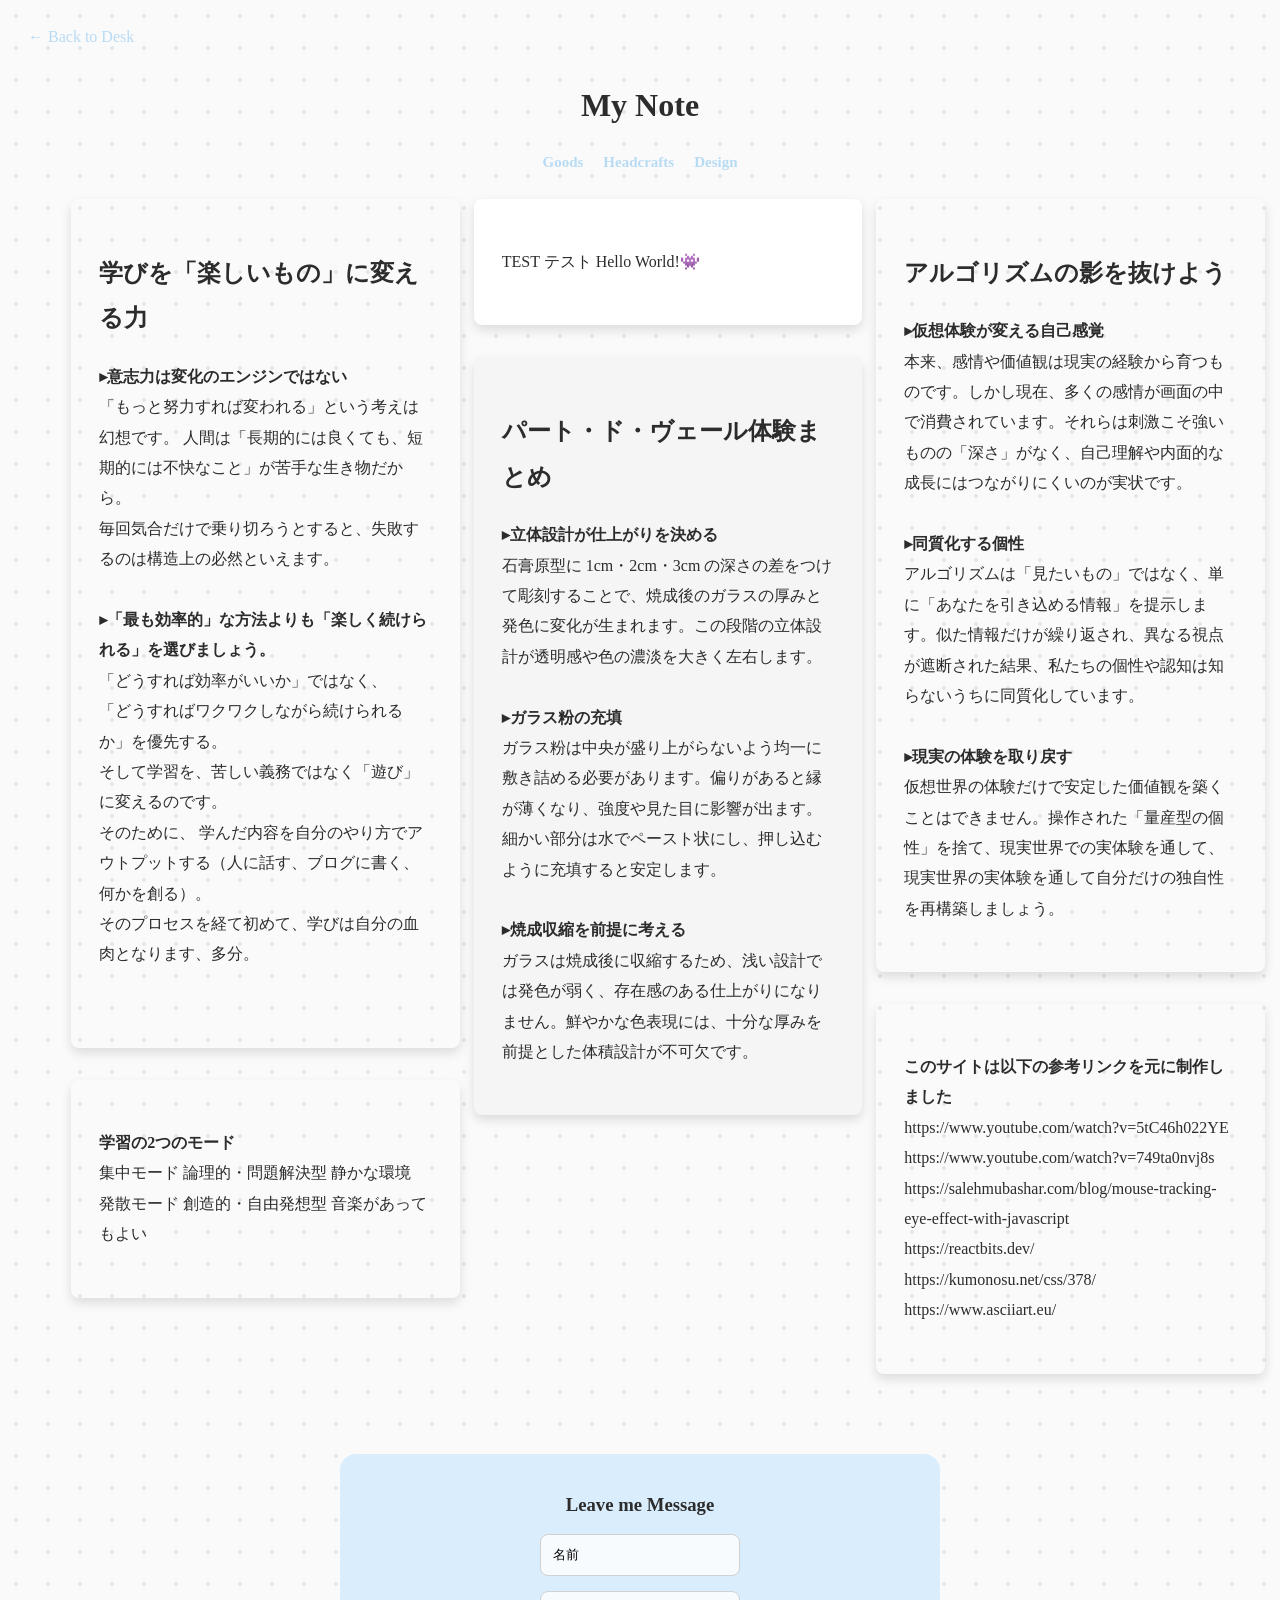
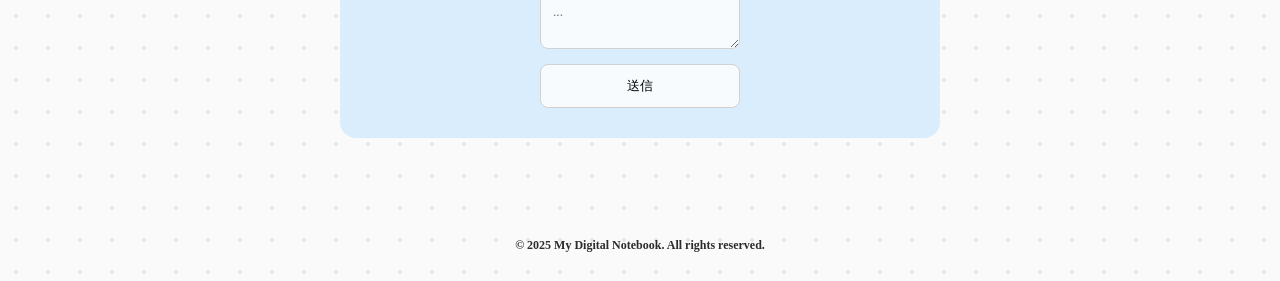
==== blog.html @ 90798f0d "code file" ====
<!DOCTYPE html>
<html lang="en">
<head>
    <meta charset="UTF-8">
    <link rel="stylesheet" href="blog.css">
    <title>My BLOG</title>
</head>
<!--  -->
<body>
    <header>
        <a href="index.html" class="back">← Back to Desk</a>
        <h1>My Note</h1>
        <nav>
            
            <ul>
            <li><a href="#">Goods</a></li>
            <li><a href="#">Headcrafts</a></li>
            <li><a href="#">Design</a></li>
            </ul>
        </nav>
    
    </header>

    <main>
        <section class="waterfall">
            <div class="wall">

                <div class="masonry">
                    <article class="note skin-1">
                        <h2>学びを「楽しいもの」に変える力</h2>
                        <p><strong>▸意志力は変化のエンジンではない</strong><br>
                            「もっと努力すれば変われる」という考えは幻想です。
                            人間は「長期的には良くても、短期的には不快なこと」が苦手な生き物だから。<br>
                            毎回気合だけで乗り切ろうとすると、失敗するのは構造上の必然といえます。<br><br>
                            <strong>▸「最も効率的」な方法よりも「楽しく続けられる」を選びましょう。</strong><br>
                            「どうすれば効率がいいか」ではなく、<br>
                            「どうすればワクワクしながら続けられるか」を優先する。<br>
                            そして学習を、苦しい義務ではなく「遊び」に変えるのです。<br>     
                            そのために、
                            学んだ内容を自分のやり方でアウトプットする（人に話す、ブログに書く、何かを創る）。<br>
                            そのプロセスを経て初めて、学びは自分の血肉となります、多分。<br><br>
                        </p>
                    </article>

                    <article class="note skin-6">
                        
                        <p>
                            <strong>学習の2つのモード</strong><br>
                            集中モード	論理的・問題解決型	静かな環境<br>
                            発散モード	創造的・自由発想型	音楽があってもよい<br>
                        </p>
                    </article>

                    <article class="note skin-5">
                        <p>
                            TEST テスト Hello World!👾<br>
                        </p>
                    </article>

                    <article class="note skin-2">
                    <h2>パート・ド・ヴェール体験まとめ</h2>
                    <p>
                        <strong>▸立体設計が仕上がりを決める</strong><br>
                        石膏原型に 1cm・2cm・3cm の深さの差をつけて彫刻することで、焼成後のガラスの厚みと発色に変化が生まれます。この段階の立体設計が透明感や色の濃淡を大きく左右します。<br><br>
                        <strong>▸ガラス粉の充填</strong><br>
                        ガラス粉は中央が盛り上がらないよう均一に敷き詰める必要があります。偏りがあると縁が薄くなり、強度や見た目に影響が出ます。細かい部分は水でペースト状にし、押し込むように充填すると安定します。<br><br>
                        <strong>▸焼成収縮を前提に考える</strong><br>
                        ガラスは焼成後に収縮するため、浅い設計では発色が弱く、存在感のある仕上がりになりません。鮮やかな色表現には、十分な厚みを前提とした体積設計が不可欠です。
                    </p>
                    </article>

                    <article class="note skin-3">
                        <h2>アルゴリズムの影を抜けよう</h2>
                        <p>
                            <strong>▸仮想体験が変える自己感覚</strong><br>
                            本来、感情や価値観は現実の経験から育つものです。しかし現在、多くの感情が画面の中で消費されています。それらは刺激こそ強いものの「深さ」がなく、自己理解や内面的な成長にはつながりにくいのが実状です。<br><br>

                            <strong>▸同質化する個性</strong><br>
                            アルゴリズムは「見たいもの」ではなく、単に「あなたを引き込める情報」を提示します。似た情報だけが繰り返され、異なる視点が遮断された結果、私たちの個性や認知は知らないうちに同質化しています。<br><br>

                            <strong>▸現実の体験を取り戻す</strong><br>
                            仮想世界の体験だけで安定した価値観を築くことはできません。操作された「量産型の個性」を捨て、現実世界での実体験を通して、現実世界の実体験を通して自分だけの独自性を再構築しましょう。
                        </p>
                    </article>

                    <article class="note skin-4">
                        <p>
                            <strong>このサイトは以下の参考リンクを元に制作しました</strong><br>
                            https://www.youtube.com/watch?v=5tC46h022YE<br>
                            https://www.youtube.com/watch?v=749ta0nvj8s<br>
                            https://salehmubashar.com/blog/mouse-tracking-eye-effect-with-javascript<br>
                            https://reactbits.dev/<br>
                            https://kumonosu.net/css/378/<br>
                            https://www.asciiart.eu/<br>
                        </p>
                    </article>
                </div>
            </div>
        </section>

        <section class="contact">
            <div class="form-container">
                <h3>Leave me Message</h3>
                <form>
                    <input type="text" value="名前">
                    <textarea placeholder="..."></textarea>
                    <input type="submit" value="送信">
                </form>
            </div>
        </section>
    </main>

    <footer>
        <p>© 2025 My Digital Notebook. All rights reserved.</p>
    </footer>
</body>
</html>
---- blog.css ----
@font-face {
    font-family: 'PressStart2P';
    src: url('fonts/PressStart2P.ttf')
}

a{
    text-decoration: none;
    color: #b8dbf4;
}

header ul, footer {
    display: flex;
    justify-content: center;
    padding: 8px 0 8px;
    font-size: 15px;
    font-weight: bold;
    margin: 0 20px;
    list-style: none;
    gap: 20px;
}

header{
    margin-bottom: 20px;
    font-family: 'PressStart2P',fantasy;
}

.contact{
    max-width: 600px;
    margin: 80px auto ;
    padding: 0 20px;
    text-align: center;
    width: 100%;
}

form {
    display: flex;
    flex-direction: column;
    align-items:center;
    gap: 15px;
}

.form-container{
    max-width: 600px;
    margin: 500px,auto;
    background-color: #d9edfd;
    border-radius: 16px;
    margin: 30px auto;
    padding:30px 30px;
}

form input, form textarea {
    padding: 12px;
    width: 100%;
    max-width: 200px;
    box-sizing: border-box;
    border: 1px solid #d1d1d1;
    border-radius: 8px;
    font-family: inherit;
    background: rgba(255, 255, 255, 0.8);
}

input[type="submit"]:hover {
    box-shadow: 0 1px 1px 1px rgb(156, 183, 207);
    cursor: pointer;
}

.back{
    display: inline-block;
    font-size: 16px;
    margin: 20px;
}

h3{
    margin-top: 10px;
     text-align: center;
}

body {
    background-color: hsl(0, 0%, 98%);
    background-image: radial-gradient(#dfe8ed 2px, transparent 2px);
    background-size: 32px 32px;
    color: rgb(44, 44, 44);
}

h1{
    text-align: center;
}

.wall {
    display: flex;
    width: 90%;
    max-width: 1300px;
    margin: 0 auto;
    justify-content: center;
}

.masonry {
    column-count: 3;
    gap: 70px;
}

.note {
    break-inside: avoid;
    margin-bottom: 32px;
    display: block;
    position: relative;
    width: 100%;
    border-radius: 8px;
    padding: 32px 28px;
    background-size: 100% ;
    background-repeat: no-repeat;
    font-family: serif;
    line-height: 1.9;
    box-shadow: 0 5px 11px rgba(0, 0, 0, 0.12);
}


.skin-1 {
    background-image: url("Img/note1.jpg");
    background-size: 100% 100%;

}

.skin-2 {
    background-image: url("Img/note3.jpg");
    background-color: rgb(245, 245, 245);
}

.skin-3 {
    background-image: url("Img/note2.jpg");
    background-size: 100% 100%;
}

.skin-4 {
    background-image: url("Img/note4.jpg");
}

.skin-5 {
    background-image: url("Img/note5.jpg");
    background-color: white;
}

.skin-6 {
    background-image: url("Img/note6.jpg");
}

footer {
    font-size:12px;
}
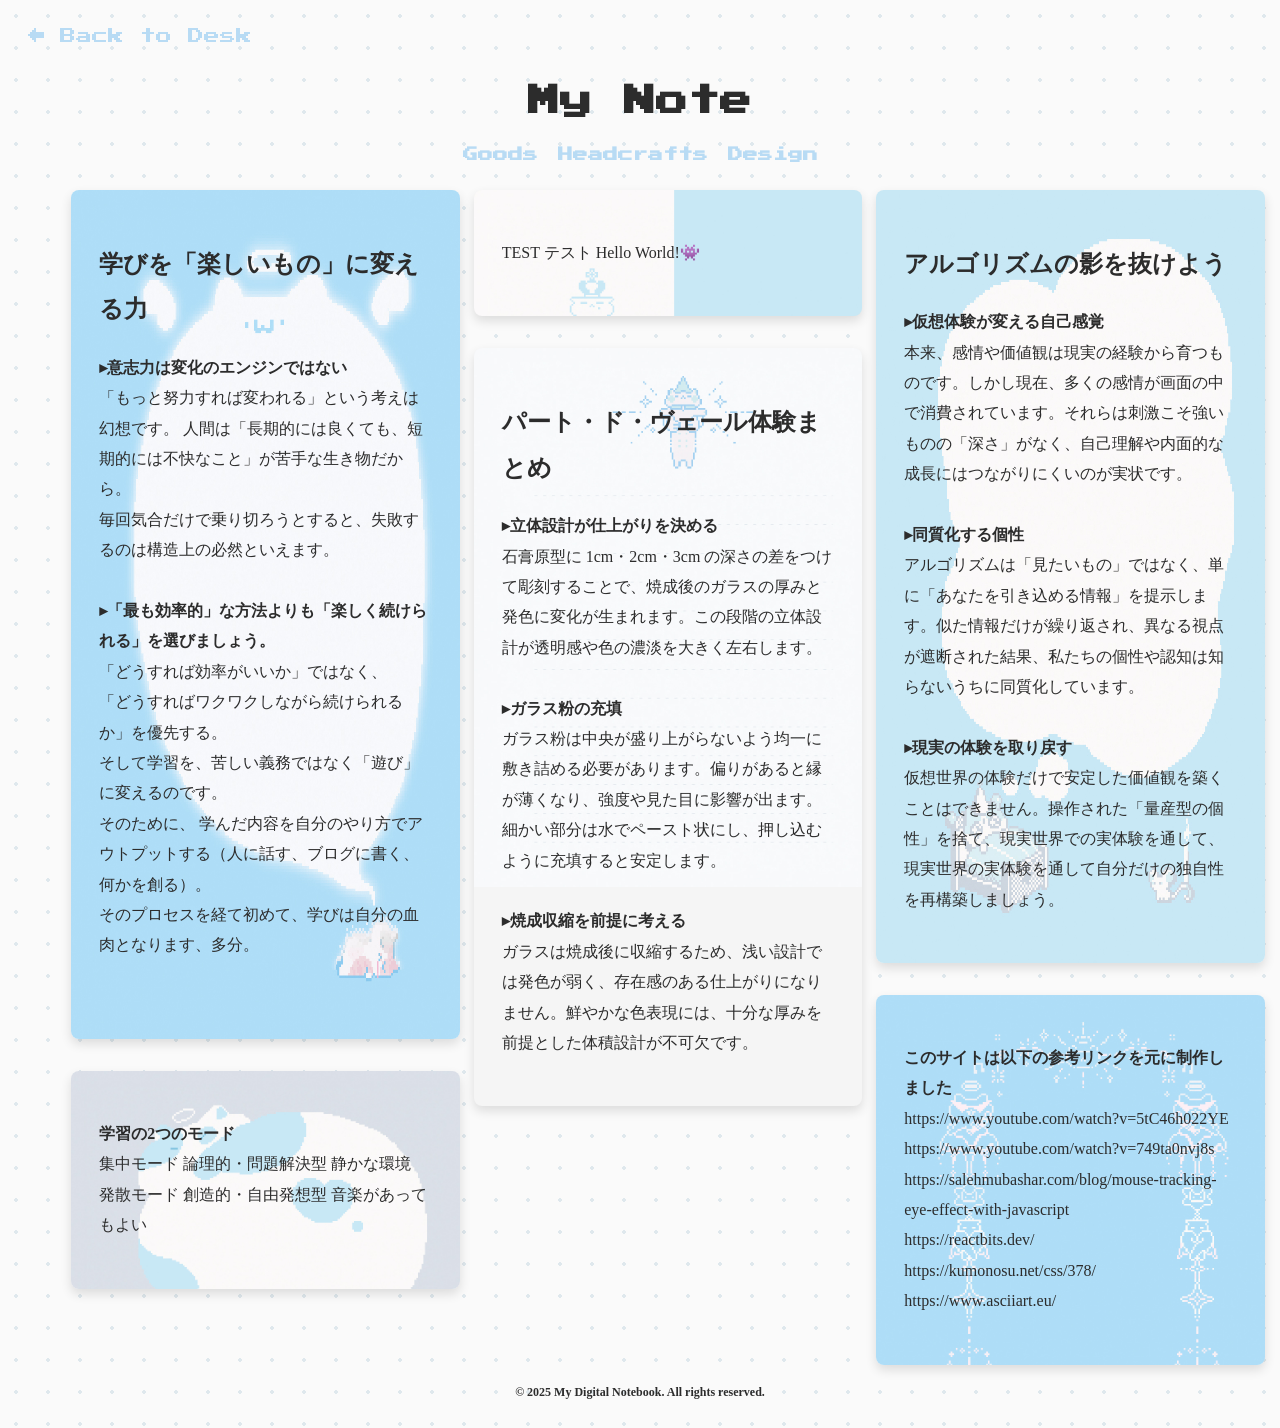
==== commit 91ecf9df: "Update blog.html" ====
--- a/blog.html
+++ b/blog.html
@@ -97,21 +97,10 @@
                 </div>
             </div>
         </section>
-
-        <section class="contact">
-            <div class="form-container">
-                <h3>Leave me Message</h3>
-                <form>
-                    <input type="text" value="名前">
-                    <textarea placeholder="..."></textarea>
-                    <input type="submit" value="送信">
-                </form>
-            </div>
-        </section>
     </main>
 
     <footer>
         <p>© 2025 My Digital Notebook. All rights reserved.</p>
     </footer>
 </body>
-</html>+</html>
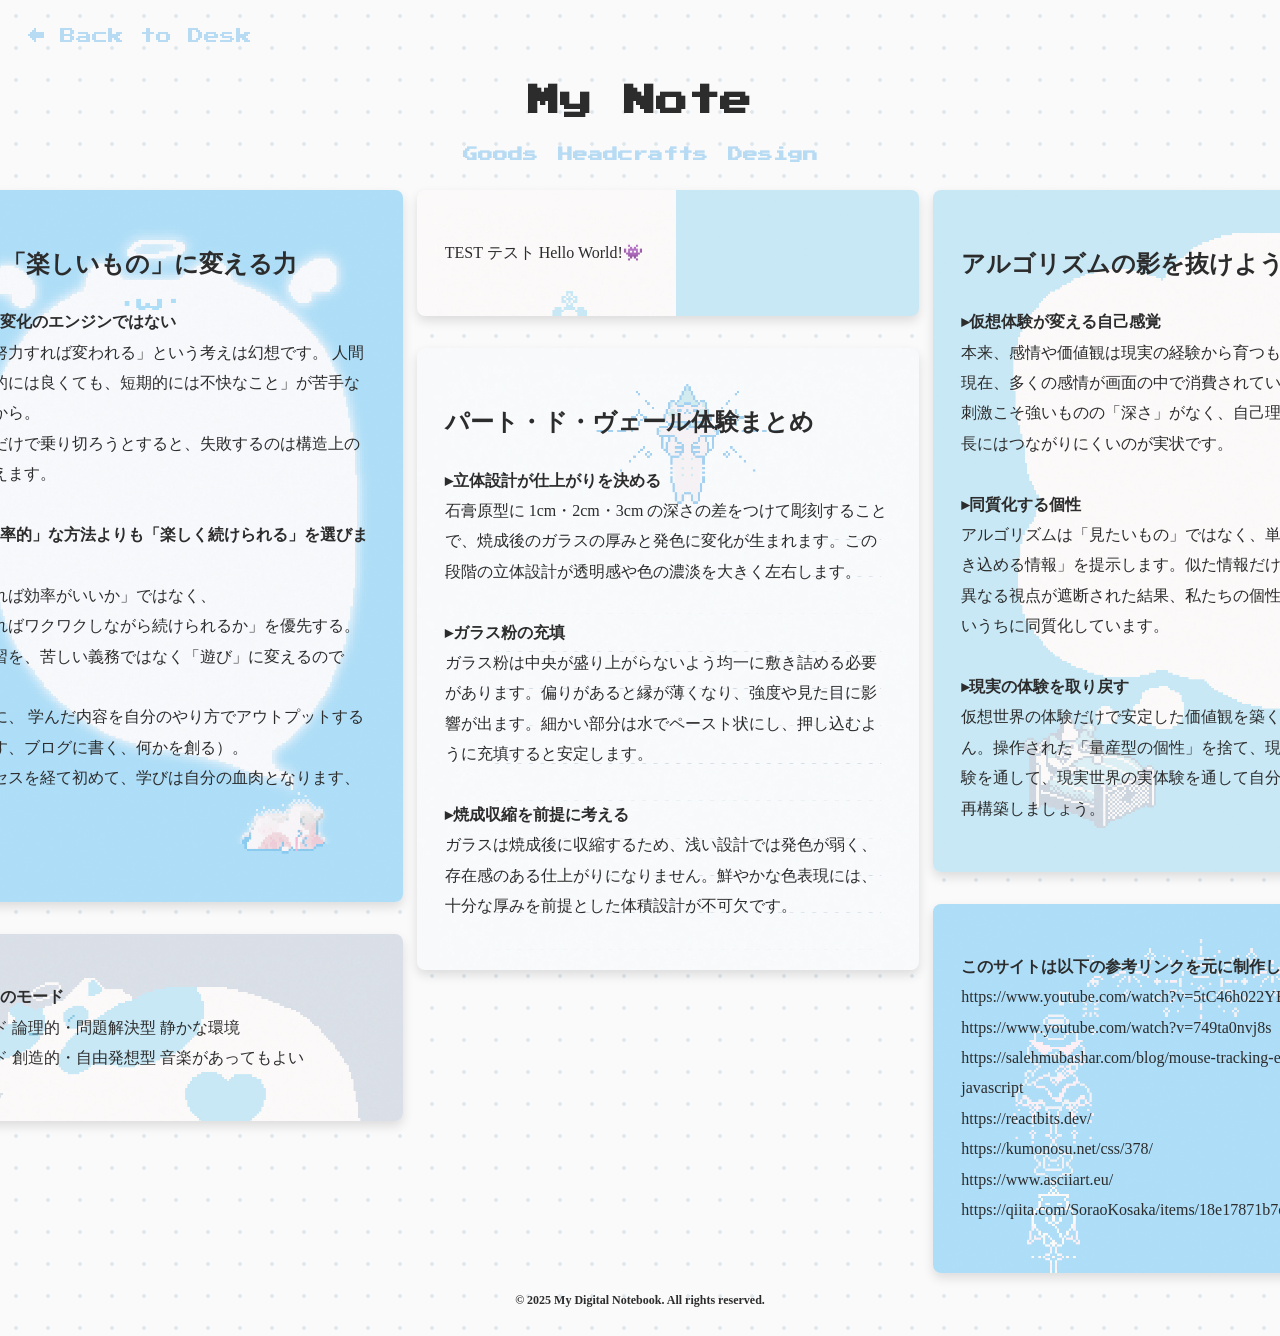
==== commit 6427503e: "Update blog.html" ====
--- a/blog.html
+++ b/blog.html
@@ -92,6 +92,7 @@
                             https://reactbits.dev/<br>
                             https://kumonosu.net/css/378/<br>
                             https://www.asciiart.eu/<br>
+                            https://qiita.com/SoraoKosaka/items/18e17871b7cbcec8f3d2<br>
                         </p>
                     </article>
                 </div>
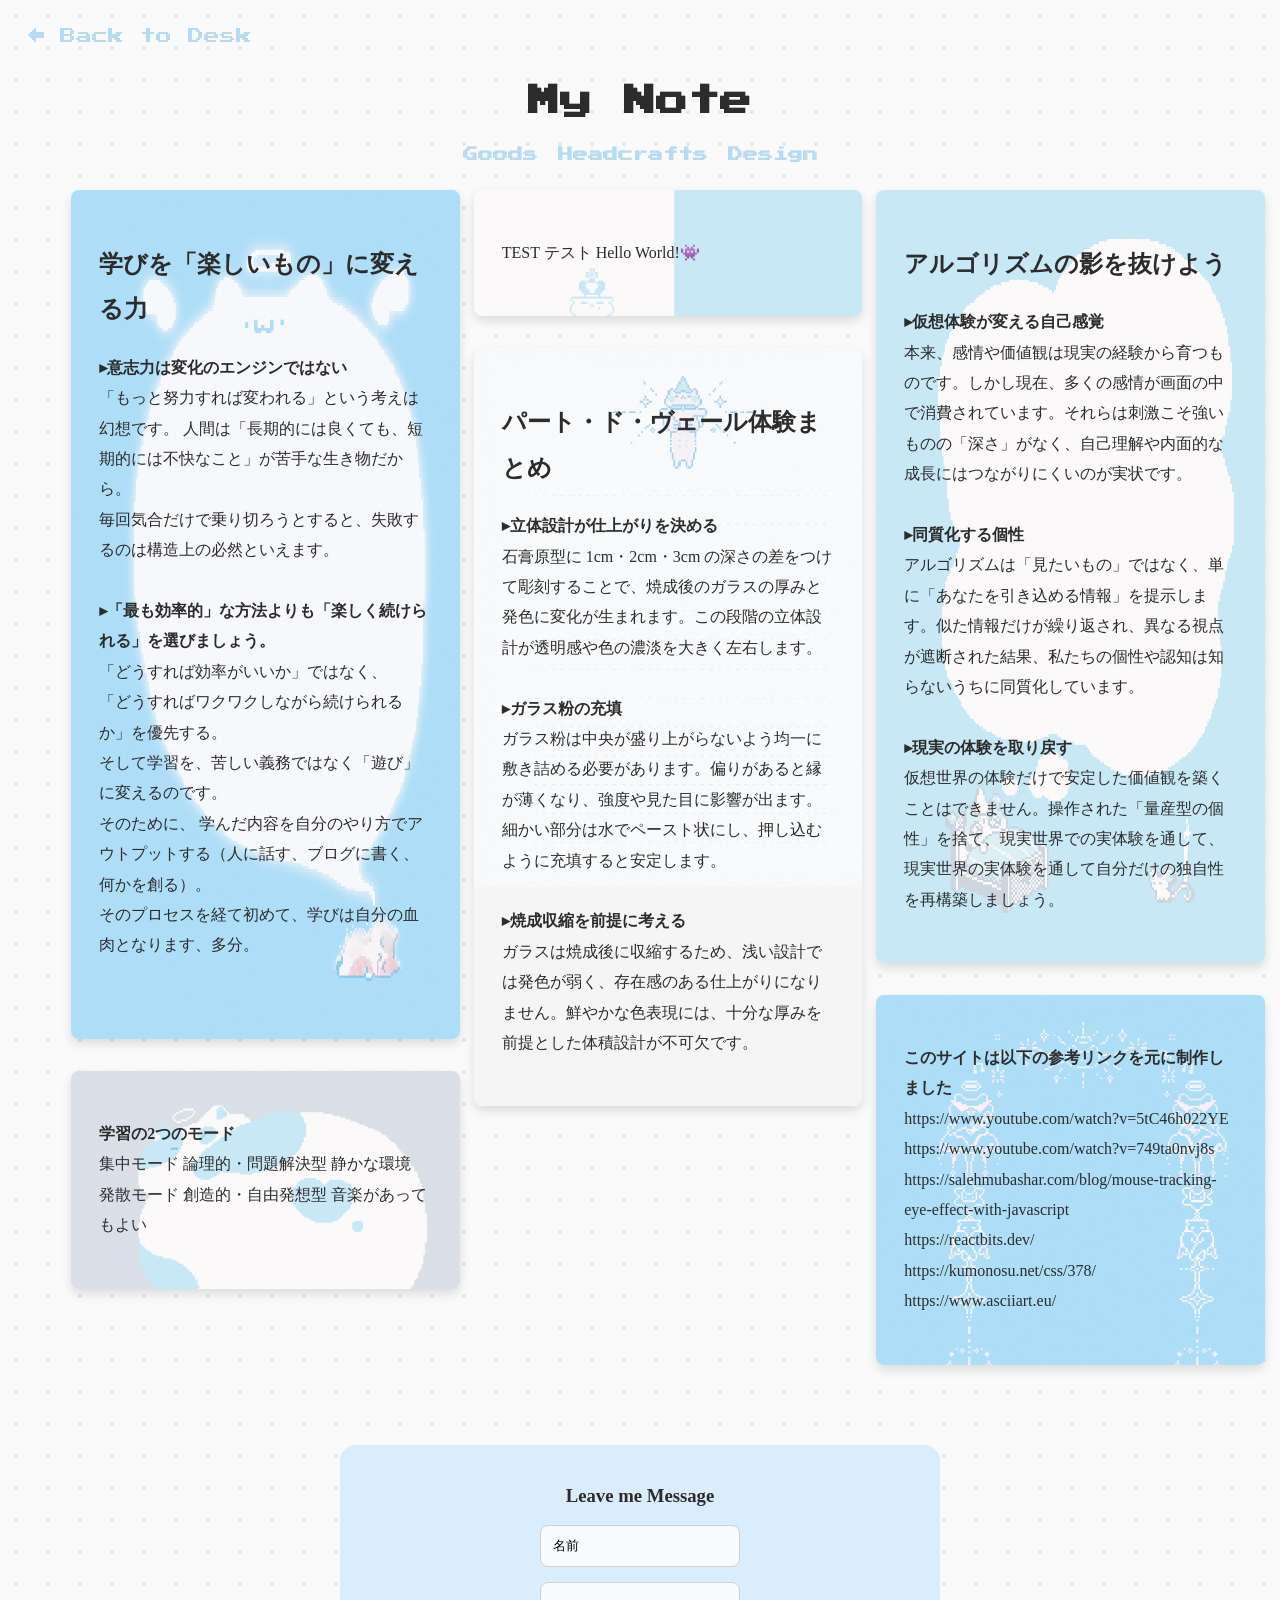
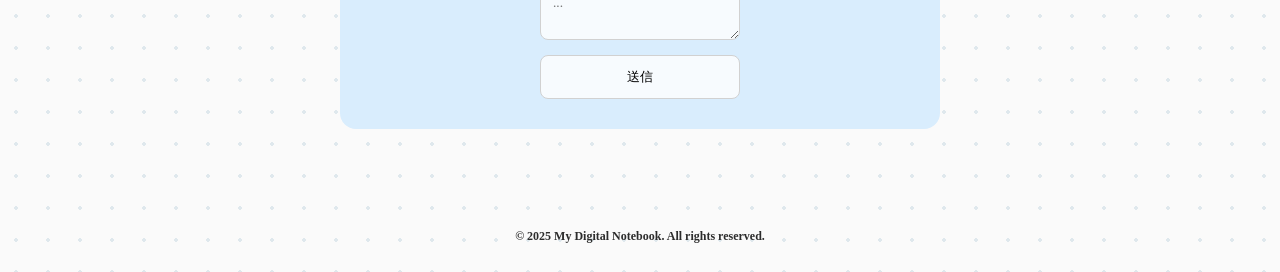
==== commit f255f271: "Update blog.html" ====
--- a/blog.html
+++ b/blog.html
@@ -92,10 +92,20 @@
                             https://reactbits.dev/<br>
                             https://kumonosu.net/css/378/<br>
                             https://www.asciiart.eu/<br>
-                            https://qiita.com/SoraoKosaka/items/18e17871b7cbcec8f3d2<br>
                         </p>
                     </article>
                 </div>
+            </div>
+        </section>
+
+        <section class="contact">
+            <div class="form-container">
+                <h3>Leave me Message</h3>
+                <form>
+                    <input type="text" value="名前">
+                    <textarea placeholder="..."></textarea>
+                    <input type="submit" value="送信">
+                </form>
             </div>
         </section>
     </main>
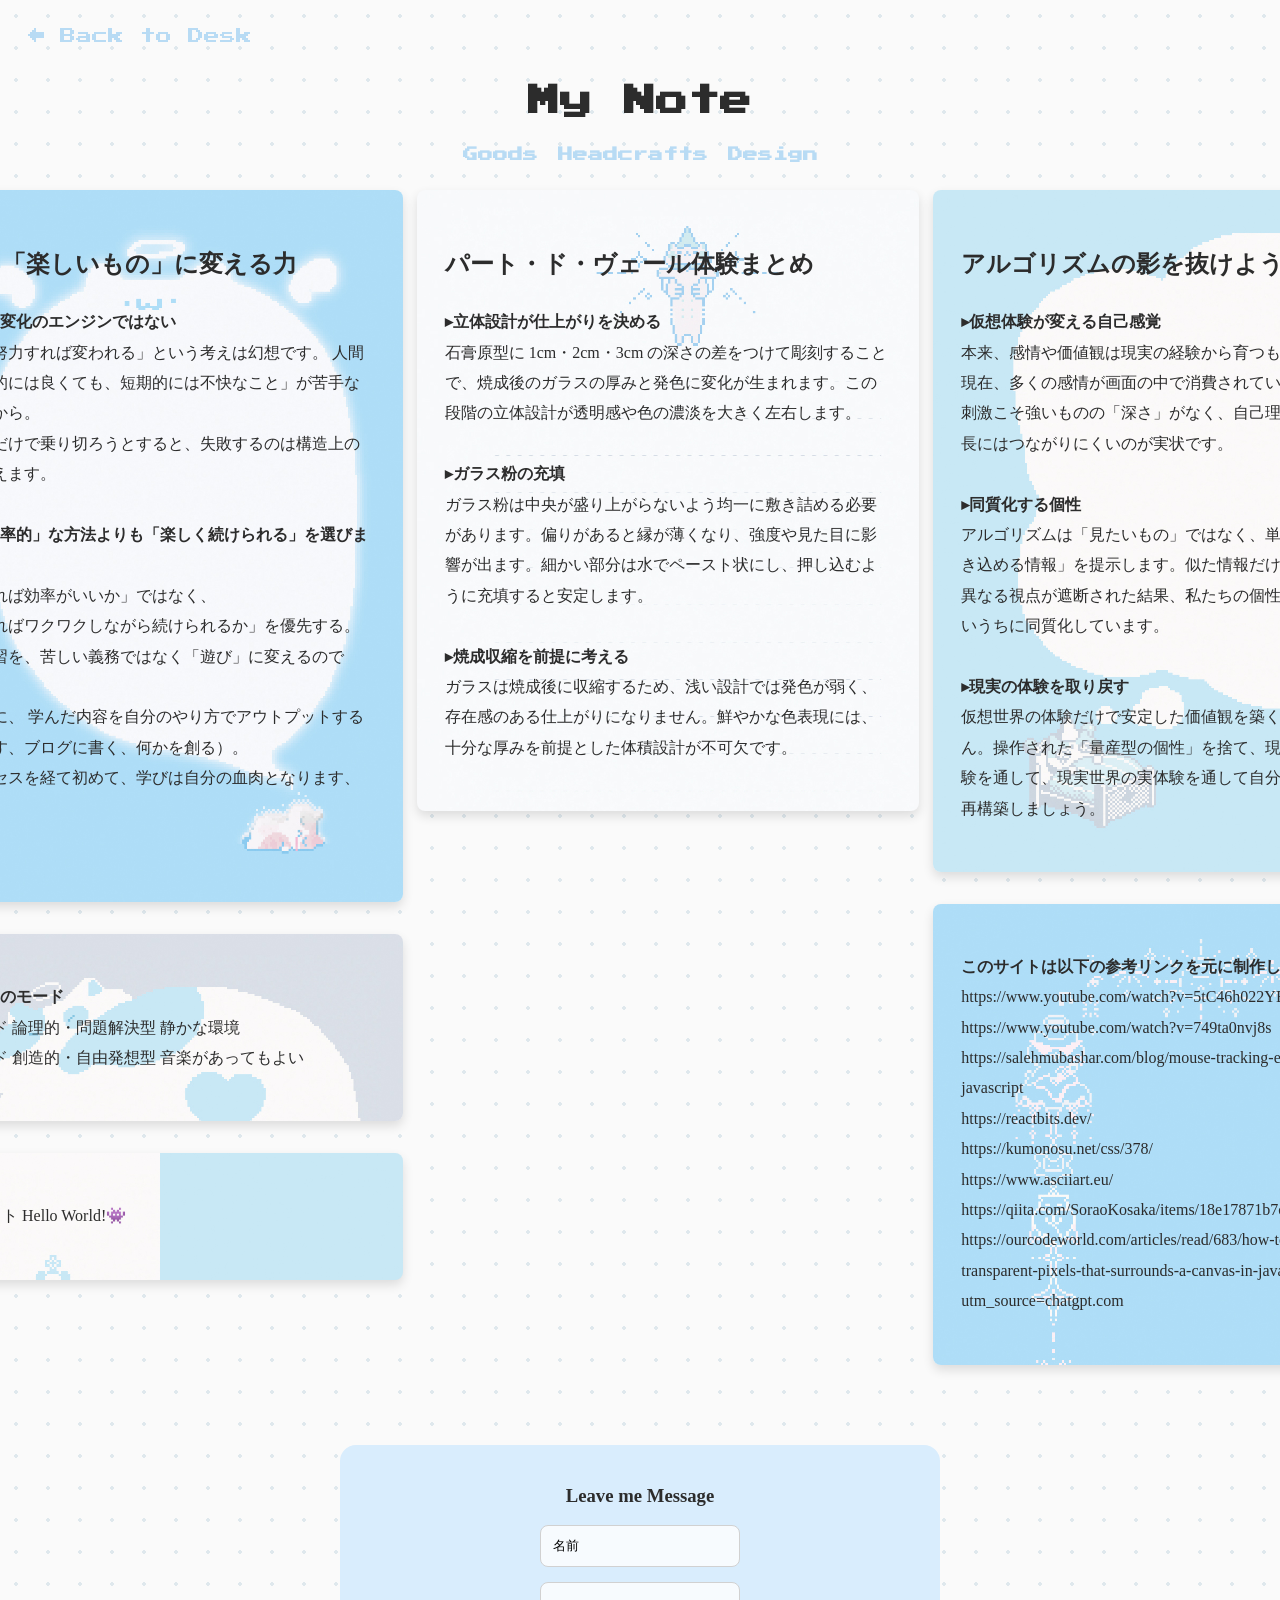
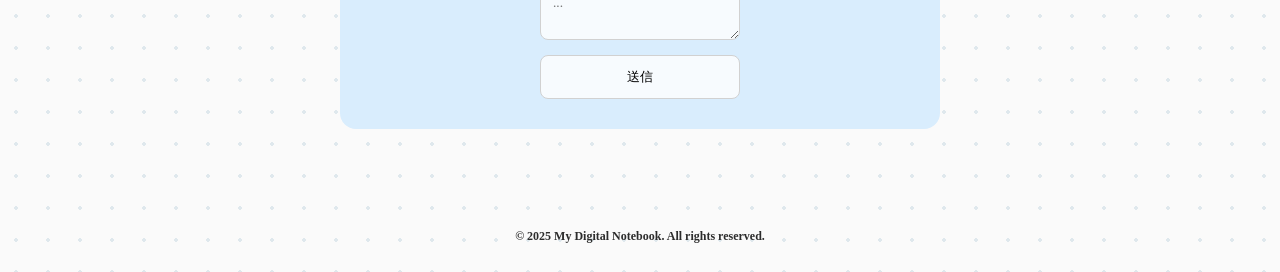
==== commit b4c28c33: "Update blog.html" ====
--- a/blog.html
+++ b/blog.html
@@ -92,6 +92,8 @@
                             https://reactbits.dev/<br>
                             https://kumonosu.net/css/378/<br>
                             https://www.asciiart.eu/<br>
+                            https://qiita.com/SoraoKosaka/items/18e17871b7cbcec8f3d2<br>
+                            https://ourcodeworld.com/articles/read/683/how-to-remove-the-transparent-pixels-that-surrounds-a-canvas-in-javascript?utm_source=chatgpt.com<br>
                         </p>
                     </article>
                 </div>
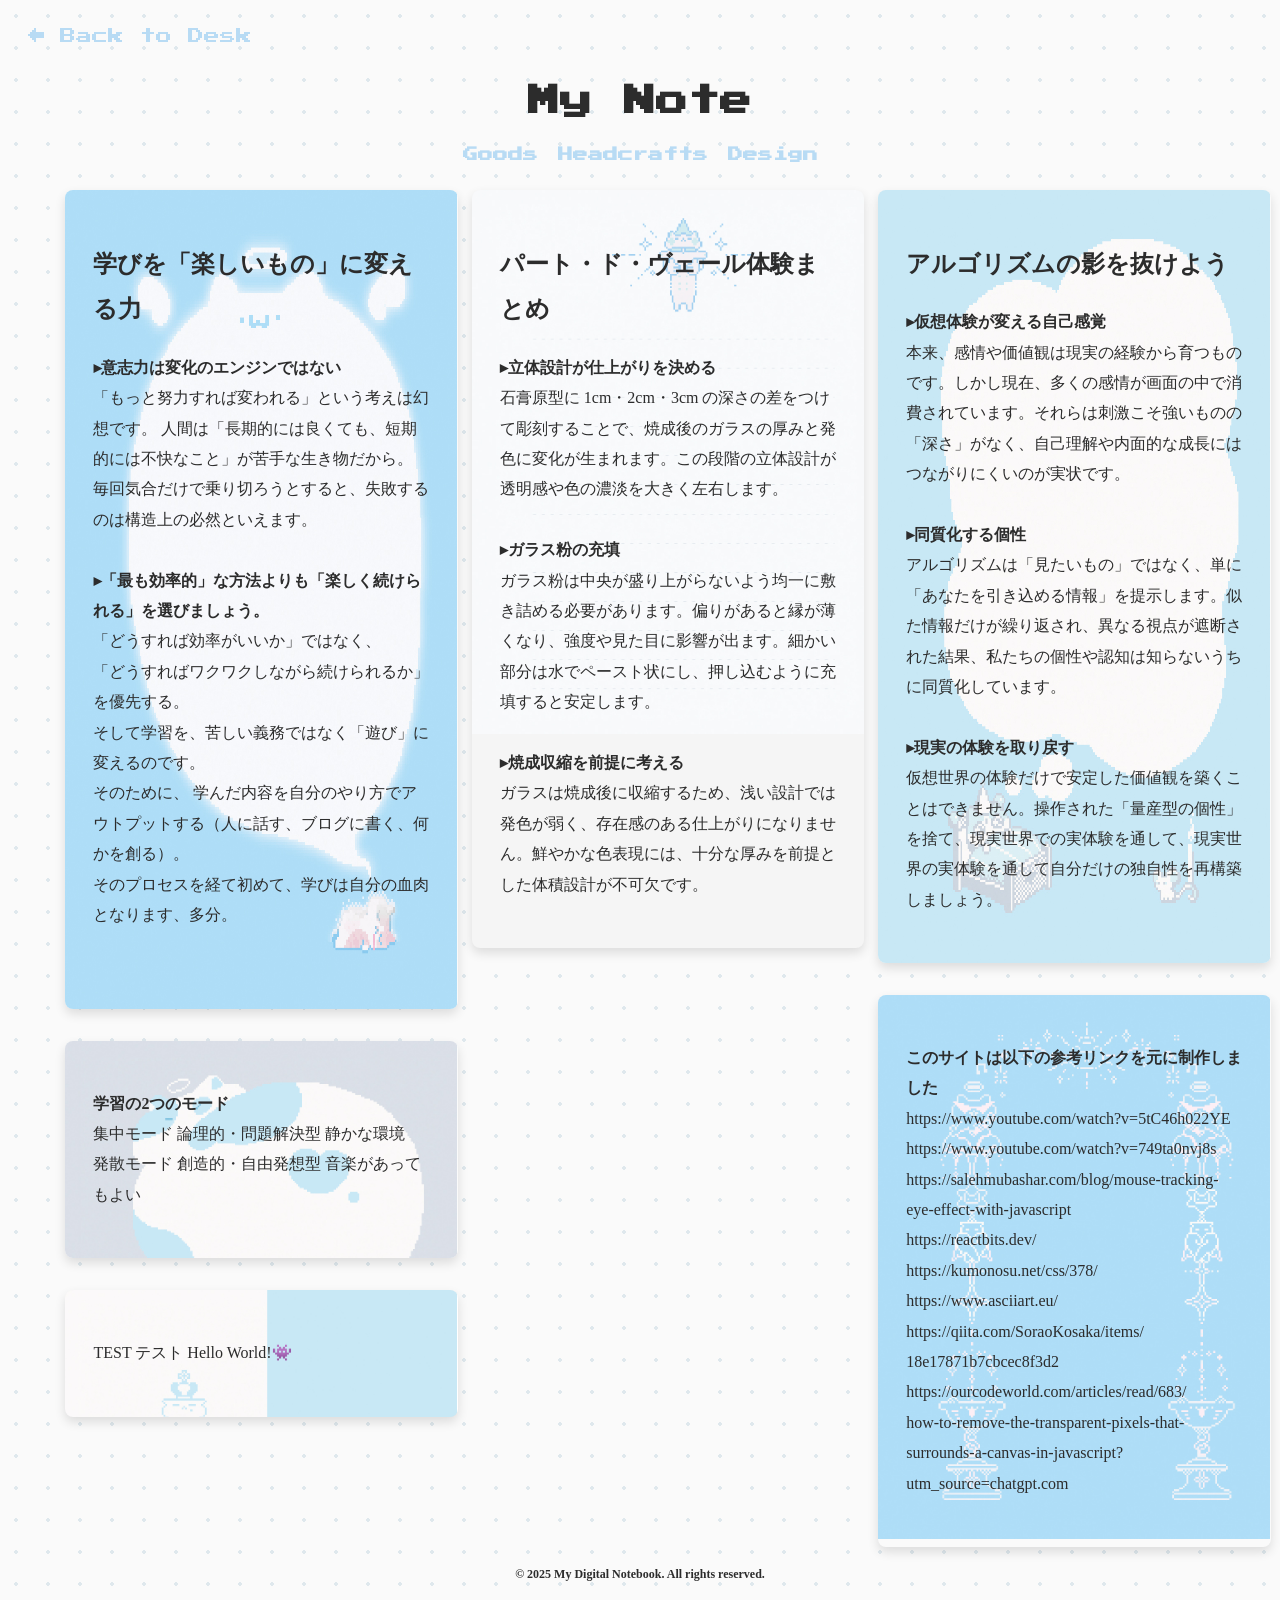
==== commit 26fd8a44: "Update blog.html" ====
--- a/blog.html
+++ b/blog.html
@@ -92,8 +92,8 @@
                             https://reactbits.dev/<br>
                             https://kumonosu.net/css/378/<br>
                             https://www.asciiart.eu/<br>
-                            https://qiita.com/SoraoKosaka/items/18e17871b7cbcec8f3d2<br>
-                            https://ourcodeworld.com/articles/read/683/how-to-remove-the-transparent-pixels-that-surrounds-a-canvas-in-javascript?utm_source=chatgpt.com<br>
+                            https://qiita.com/SoraoKosaka/items/<br>18e17871b7cbcec8f3d2<br>
+                            https://ourcodeworld.com/articles/read/683/<br>how-to-remove-the-transparent-pixels-that-surrounds-a-canvas-in-javascript?utm_source=chatgpt.com<br>
                         </p>
                     </article>
                 </div>
--- a/blog.css
+++ b/blog.css
@@ -30,6 +30,7 @@
     padding: 0 20px;
     text-align: center;
     width: 100%;
+    display: none;
 }
 
 form {
@@ -146,4 +147,4 @@
 
 footer {
     font-size:12px;
-}+}
